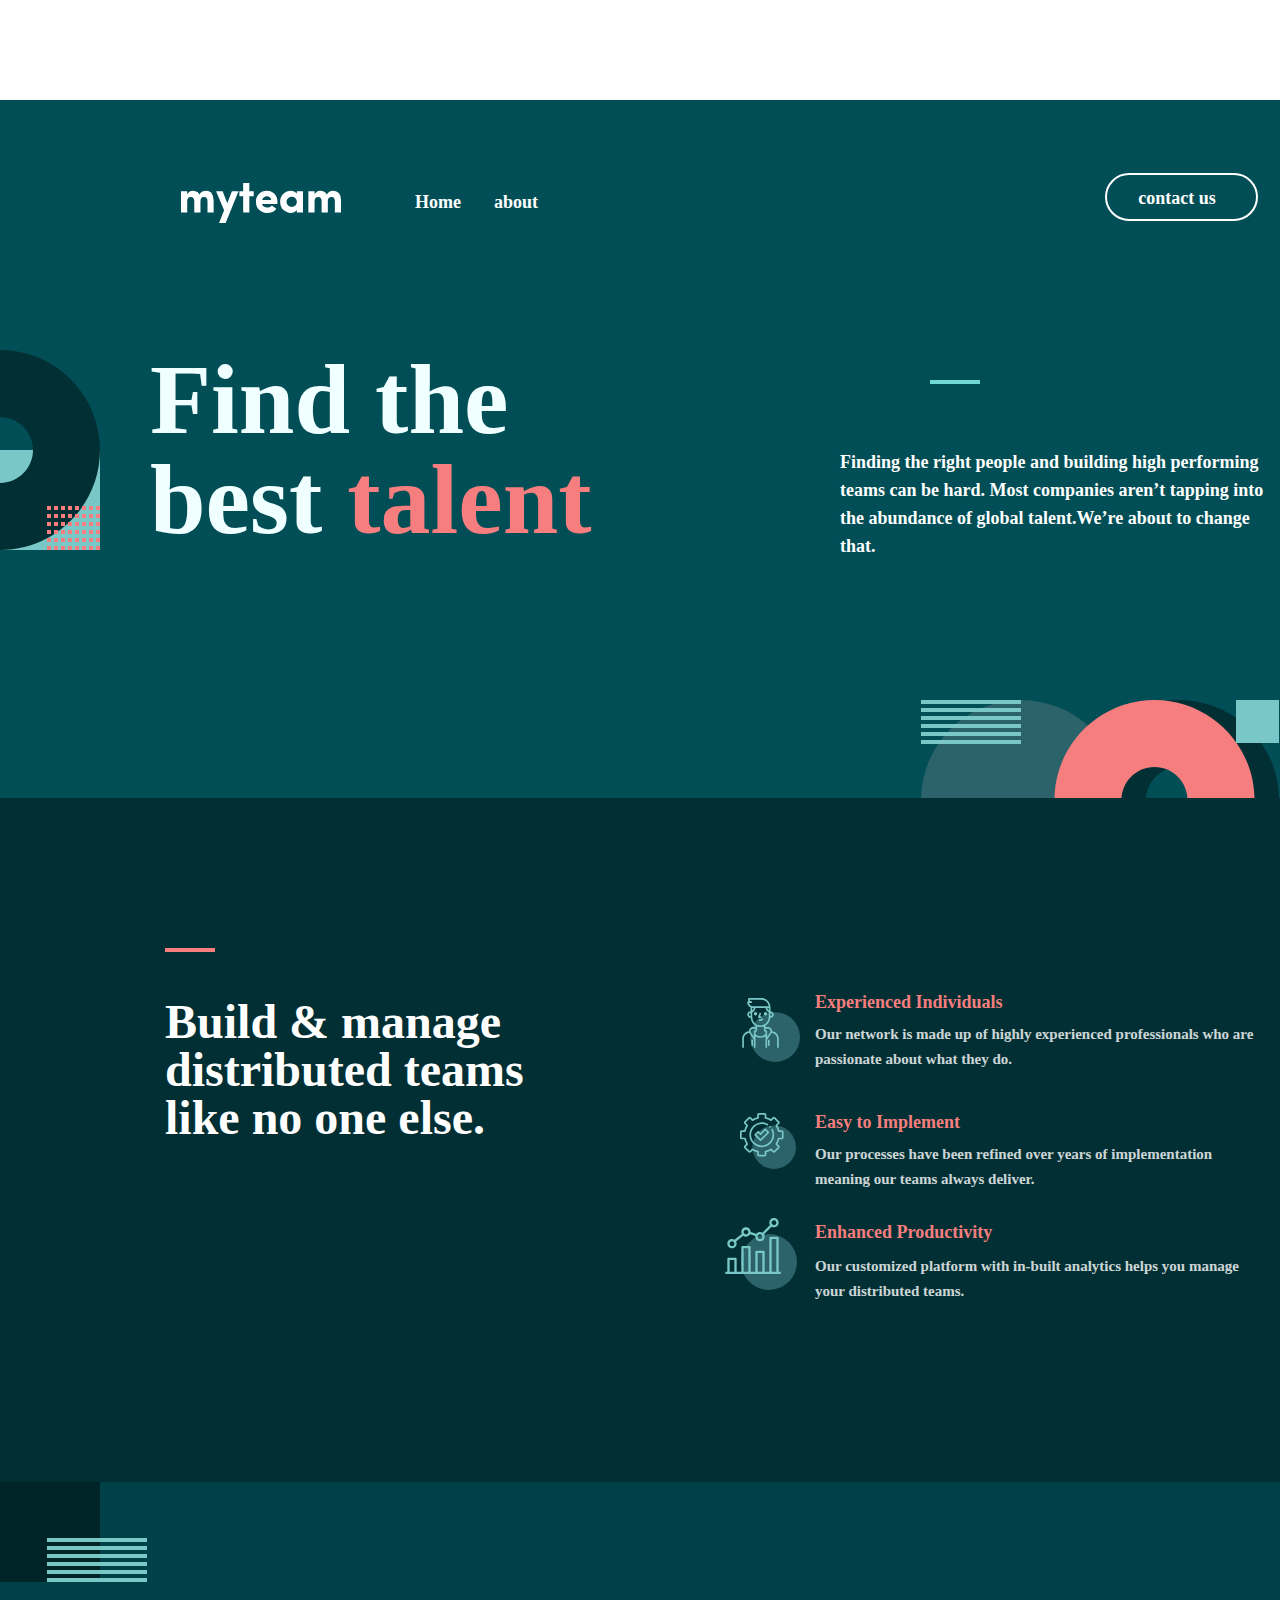
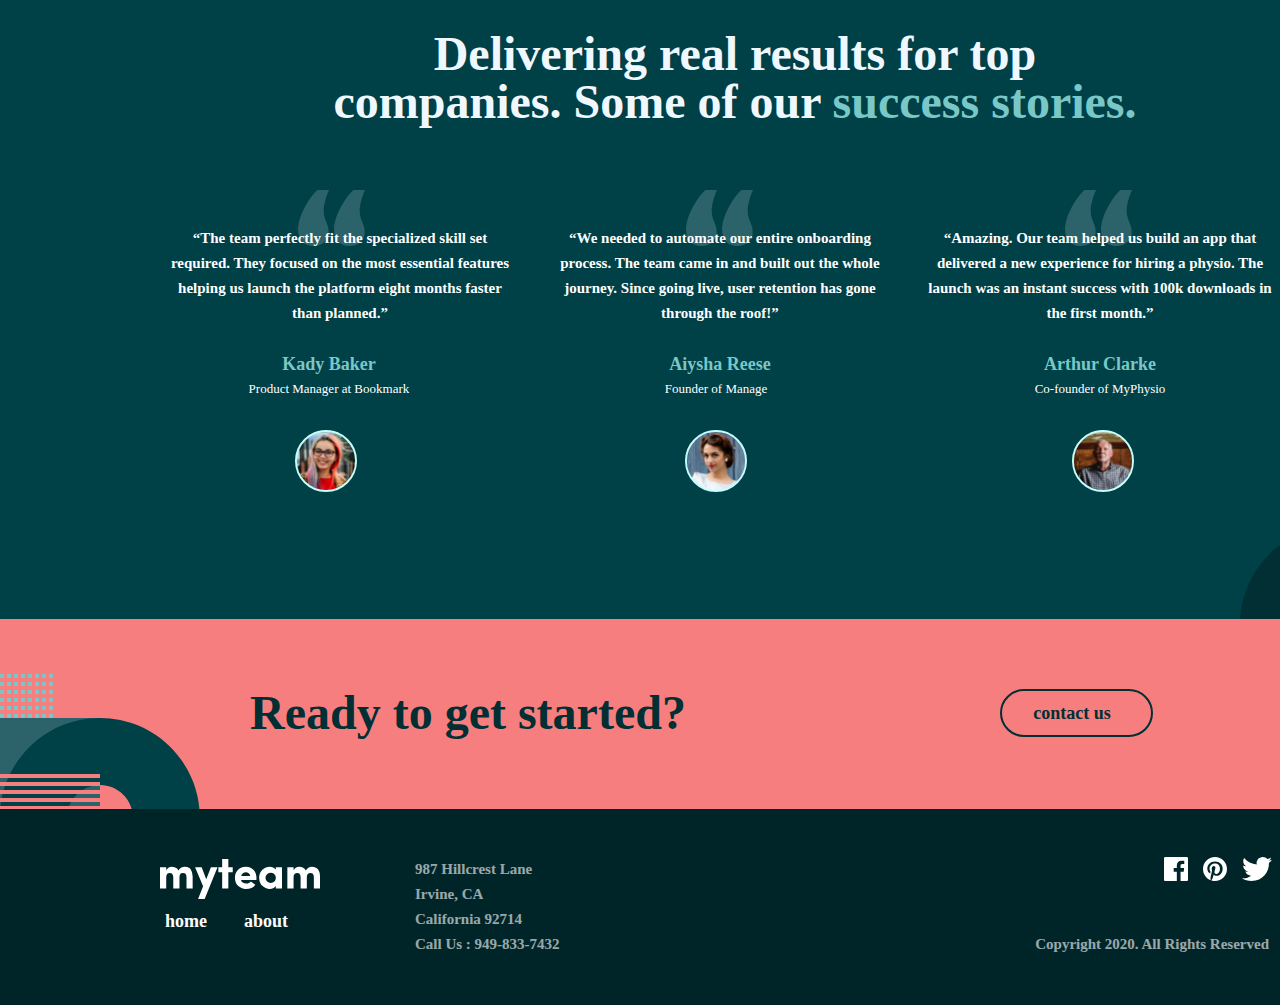
==== index.html @ f1528652 "fbvb" ====
<!DOCTYPE html>
<html lang="en">
  <head>
    <meta charset="UTF-8" />
    <meta http-equiv="X-UA-Compatible" content="IE=edge" />
    <meta name="viewport" content="width=device-width, initial-scale=1.0" />
    <title>Document</title>
    <link rel="stylesheet" href="./css/main.css" />
  </head>
  <body>
    <header>
      <div class="container header-container">
        <div class="header_logo">
          <img class="logo_img" src="./images/logo-h.svg" alt="" />
          <nav class="nav">
            <ul class="nav_item">
              <li class="nav_list"><a href="./index.html">Home</a></li>
              <li class="nav_list"><a href="./pages/about.html">about</a></li>
            </ul>
          </nav>
          <div class="rectangle">
            <a  class="rectangle-text"href="./pages/contact.html">contact us</a>
            
          </div>
        </div>
        <img class="logo_dumalog" src="./images/dumalog_logo.svg" alt="" />
        <!-- <img class="logo-text1" src="images/Find.svg" alt="" /> -->
        <h1 class="logo-text1">
          Find the <br />
          best <span class="talant">talent</span>
        </h1>
        <p class="hr"></p>
        <p class="header-text-p">
          Finding the right people and building high performing teams can be
          hard. Most companies aren’t tapping into the abundance of global
          talent.We’re about to change that.
        </p>
        <img class="logo_dumakog_2" src="./images/dumalog_logo2.svg" alt="" />
      </div>
    </header>
    <main>
      <div class="container sektion1">
        <div class="sektion_ichki">
          <h2 class="sektion-text-p">
            Build & manage distributed teams like no one else.
          </h2>
          <p class="rk"></p>
          <img class="brat" src="./images/brat1.svg" alt="" />
          <p class="brat_text">Experienced Individuals</p>
          <p class="brat_text-p">
            Our network is made up of highly experienced professionals who are
            passionate about what they do.
          </p>
          <img class="brat2" src="./images/brat_2.svg" alt="" />
          <p class="brat2_text-p">Easy to Implement</p>
          <p class="brat2_text-p2">
            Our processes have been refined over years of implementation meaning
            our teams always deliver.
          </p>
          <img class="brat3" src="./images/brat_3.svg" alt="" />
          <p class="brat3-p">Enhanced Productivity</p>
          <p class="brat3-2">
            Our customized platform with in-built analytics helps you manage
            your distributed teams.
          </p>
          <img class="dumalag22" src="./images/du.svg" alt="" />
        </div>
      </div>
      <div class="container sektion2">
        <img class="tortburchag" src="./images/tortburchak.svg" alt="" />
        <div class="sektion2_ichki">
          <h2 class="ichki_text">
            Delivering real results for top <br />
            companies. Some of our
            <span class="ichk_text_s"> success stories.</span>
          </h2>
          <div class="ichki_koment">
            <img class="ichki_qalampr_img" src="./images/qalapir.svg" alt="" />
            <p class="ichki_text2">
              “The team perfectly fit the specialized skill set required. They
              focused on the most essential features helping us launch the
              platform eight months faster than planned.”
            </p>
            <h6 class="ichki_text-ism1">Kady Baker</h6>
            <p class="ichki_text-soxasi">Product Manager at Bookmark</p>
            <img class="face" src="./images/women1.svg" alt="" />
            <img class="ichki_qalampr2_img" src="./images/qalapir.svg" alt="" />
            <p class="ichki_text3">
              “We needed to automate our entire onboarding process. The team
              came in and built out the whole journey. Since going live, user
              retention has gone through the roof!”
            </p>
            <h6 class="ichki_text-ism2">Aiysha Reese</h6>
            <p class="ichki_text-soxasi2">Founder of Manage</p>
            <img class="face2" src="./images/women2.svg" alt="" />
            <img class="ichki_qalampr3_img" src="./images/qalapir.svg" alt="" />
            <p class="ichki_text4">
              “Amazing. Our team helped us build an app that delivered a new
              experience for hiring a physio. The launch was an instant success
              with 100k downloads in the first month.”
            </p>
            <h6 class="ichki_text-ism3">Arthur Clarke</h6>
            <p class="ichki_text-soxasi3">Co-founder of MyPhysio</p>
            <img class="face3" src="./images/arthur_be.svg" alt="" />
          </div>
          <img
            class="dumalog_rectangle11"
            src="./images/dumalog_sektion11.svg"
            alt=""
          />
        </div>
      </div>
      <div class="container sektion3">
        <img class="dumalog99" src="./images/dumalog99.svg" alt="" />
        <div class="la">
          <h2 class="la1">Ready to get started?</h2>
          <div class="rk3">
            <p class="rk3_text">contact us</p>
          </div>
        </div>
      </div>
      <div class="sektion4"></div>
    </main>
    <footer>
      <div class="container footer">
        <img class="footer_img" src="./images/logo-h.svg" alt="" />
        <div class="nav_div">
          <nav>
            <ul class="nav-list_f">
              <li class="nav-item-li"><a href="">home</a></li>
              <li class="nav-item-li"><a href="">about</a></li>
            </ul>
          </nav>
          <div class="footer_ichki-div">
            <p class="foter_paragrif">
              987 Hillcrest Lane<br />Irvine, CA <br />
              California 92714 <br />
              Call Us : 949-833-7432
            </p>
          </div>
          <div class="qwl">
            <img src="./images/icon-facebook.svg" alt="" />
            <img src="./images/icon-pinterest.svg" alt="" />
            <img src="./images/icon-twitter.svg" alt="" />
            <p class="lp">Copyright 2020. All Rights Reserved</p>
          </div>
        </div>
      </div>
    </footer>
    <div class="container shu"></div>
  </body>
</html>
---- css/main.css ----
@charset "UTF-8";
/*
* Prefixed by https://autoprefixer.github.io
* PostCSS: v8.4.14,
* Autoprefixer: v10.4.7
* Browsers: last 4 version
*/
/*! normalize.css v8.0.1 | MIT License | github.com/necolas/normalize.css */
/* Document
   ========================================================================== */
/**
 * 1. Correct the line height in all browsers.
 * 2. Prevent adjustments of font size after orientation changes in iOS.
 */
html {
  line-height: 1.15; /* 1 */
  -webkit-text-size-adjust: 100%; /* 2 */
}

/* Sections
   ========================================================================== */
/**
 * Remove the margin in all browsers.
 */
body {
  margin: 0;
}

/**
 * Render the `main` element consistently in IE.
 */
main {
  display: block;
}

/**
 * Correct the font size and margin on `h1` elements within `section` and
 * `article` contexts in Chrome, Firefox, and Safari.
 */
h1 {
  font-size: 2em;
  margin: 0.67em 0;
}

/* Grouping content
   ========================================================================== */
/**
 * 1. Add the correct box sizing in Firefox.
 * 2. Show the overflow in Edge and IE.
 */
hr {
  box-sizing: content-box; /* 1 */
  height: 0; /* 1 */
  overflow: visible; /* 2 */
}

/**
 * 1. Correct the inheritance and scaling of font size in all browsers.
 * 2. Correct the odd `em` font sizing in all browsers.
 */
pre {
  font-family: monospace, monospace; /* 1 */
  font-size: 1em; /* 2 */
}

/* Text-level semantics
   ========================================================================== */
/**
 * Remove the gray background on active links in IE 10.
 */
a {
  background-color: transparent;
}

/**
 * 1. Remove the bottom border in Chrome 57-
 * 2. Add the correct text decoration in Chrome, Edge, IE, Opera, and Safari.
 */
abbr[title] {
  border-bottom: none; /* 1 */
  text-decoration: underline; /* 2 */
  -webkit-text-decoration: underline dotted;
  text-decoration: underline dotted; /* 2 */
}

/**
 * Add the correct font weight in Chrome, Edge, and Safari.
 */
b,
strong {
  font-weight: bolder;
}

/**
 * 1. Correct the inheritance and scaling of font size in all browsers.
 * 2. Correct the odd `em` font sizing in all browsers.
 */
code,
kbd,
samp {
  font-family: monospace, monospace; /* 1 */
  font-size: 1em; /* 2 */
}

/**
 * Add the correct font size in all browsers.
 */
small {
  font-size: 80%;
}

/**
 * Prevent `sub` and `sup` elements from affecting the line height in
 * all browsers.
 */
sub,
sup {
  font-size: 75%;
  line-height: 0;
  position: relative;
  vertical-align: baseline;
}

sub {
  bottom: -0.25em;
}

sup {
  top: -0.5em;
}

/* Embedded content
   ========================================================================== */
/**
 * Remove the border on images inside links in IE 10.
 */
img {
  border-style: none;
}

/* Forms
   ========================================================================== */
/**
 * 1. Change the font styles in all browsers.
 * 2. Remove the margin in Firefox and Safari.
 */
button,
input,
optgroup,
select,
textarea {
  font-family: inherit; /* 1 */
  font-size: 100%; /* 1 */
  line-height: 1.15; /* 1 */
  margin: 0; /* 2 */
}

/**
 * Show the overflow in IE.
 * 1. Show the overflow in Edge.
 */
button,
input {
  /* 1 */
  overflow: visible;
}

/**
 * Remove the inheritance of text transform in Edge, Firefox, and IE.
 * 1. Remove the inheritance of text transform in Firefox.
 */
button,
select {
  /* 1 */
  text-transform: none;
}

/**
 * Correct the inability to style clickable types in iOS and Safari.
 */
button,
[type=button],
[type=reset],
[type=submit] {
  -webkit-appearance: button;
}

/**
 * Remove the inner border and padding in Firefox.
 */
button::-moz-focus-inner,
[type=button]::-moz-focus-inner,
[type=reset]::-moz-focus-inner,
[type=submit]::-moz-focus-inner {
  border-style: none;
  padding: 0;
}

/**
 * Restore the focus styles unset by the previous rule.
 */
button:-moz-focusring,
[type=button]:-moz-focusring,
[type=reset]:-moz-focusring,
[type=submit]:-moz-focusring {
  outline: 1px dotted ButtonText;
}

/**
 * Correct the padding in Firefox.
 */
fieldset {
  padding: 0.35em 0.75em 0.625em;
}

/**
 * 1. Correct the text wrapping in Edge and IE.
 * 2. Correct the color inheritance from `fieldset` elements in IE.
 * 3. Remove the padding so developers are not caught out when they zero out
 *    `fieldset` elements in all browsers.
 */
legend {
  box-sizing: border-box; /* 1 */
  color: inherit; /* 2 */
  display: table; /* 1 */
  max-width: 100%; /* 1 */
  padding: 0; /* 3 */
  white-space: normal; /* 1 */
}

/**
 * Add the correct vertical alignment in Chrome, Firefox, and Opera.
 */
progress {
  vertical-align: baseline;
}

/**
 * Remove the default vertical scrollbar in IE 10+.
 */
textarea {
  overflow: auto;
}

/**
 * 1. Add the correct box sizing in IE 10.
 * 2. Remove the padding in IE 10.
 */
[type=checkbox],
[type=radio] {
  box-sizing: border-box; /* 1 */
  padding: 0; /* 2 */
}

/**
 * Correct the cursor style of increment and decrement buttons in Chrome.
 */
[type=number]::-webkit-inner-spin-button,
[type=number]::-webkit-outer-spin-button {
  height: auto;
}

/**
 * 1. Correct the odd appearance in Chrome and Safari.
 * 2. Correct the outline style in Safari.
 */
[type=search] {
  -webkit-appearance: textfield; /* 1 */
  outline-offset: -2px; /* 2 */
}

/**
 * Remove the inner padding in Chrome and Safari on macOS.
 */
[type=search]::-webkit-search-decoration {
  -webkit-appearance: none;
}

/**
 * 1. Correct the inability to style clickable types in iOS and Safari.
 * 2. Change font properties to `inherit` in Safari.
 */
::-webkit-file-upload-button {
  -webkit-appearance: button; /* 1 */
  font: inherit; /* 2 */
}

/* Interactive
   ========================================================================== */
/*
 * Add the correct display in Edge, IE 10+, and Firefox.
 */
details {
  display: block;
}

/*
 * Add the correct display in all browsers.
 */
summary {
  display: list-item;
}

/* Misc
   ========================================================================== */
/**
 * Add the correct display in IE 10+.
 */
template {
  display: none;
}

/**
 * Add the correct display in IE 10.
 */
[hidden] {
  display: none;
}

body * {
  margin: 0;
  padding: 0;
  box-sizing: border-box;
}
body html {
  height: 100%;
  scroll-behavior: smooth;
}
body ul,
body ol {
  list-style: none;
}
body a {
  text-decoration: none;
  color: inherit;
}

.container {
  display: flex;
  margin-left: auto;
  margin-right: auto;
}

.header-container {
  /* Mask */
  position: absolute;
  width: 1440px;
  height: 700px;
  left: 0px;
  right: 0%;
  top: 100px;
  bottom: 0%;
  background: rgb(1, 78, 86);
}
.header-container .header_logo {
  /* Group 29 */
  position: absolute;
  width: 1110px;
  height: 48px;
  left: 165px;
  right: 165px;
  top: 73px;
  bottom: 2404px;
}
.header-container .logo_img {
  /* myteam */
  position: absolute;
  width: 159.95px;
  height: 40px;
  left: 16px;
  right: -164.95px;
  top: 10px;
  bottom: -77px;
}
.header-container .nav_item {
  display: flex;
  margin-top: 15px;
  margin-left: 250px;
  gap: 30px;
}
.header-container .nav_list {
  /* home */
  width: 49px;
  height: 28px;
  left: 400px;
  right: 6%;
  top: 100px;
  bottom: 0;
  color: rgb(255, 255, 255);
  font-family: Livvic;
  font-size: 18px;
  font-weight: 600;
  line-height: 28px;
  letter-spacing: 0px;
  text-align: left;
}
.header-container .rectangle {
  /* Rectangle */
  position: absolute;
  width: 153px;
  height: 48px;
  left: 940px;
  top: 0px;
  box-sizing: border-box;
  border: 2px solid rgb(255, 255, 255);
  border-radius: 24px;
}
.header-container .rectangle-text {
  /* contact us */
  position: absolute;
  width: 88px;
  height: 28px;
  left: 20.92%;
  right: 21.57%;
  top: 9px;
  bottom: 11px;
  color: rgb(255, 255, 255);
  font-family: Livvic;
  font-size: 18px;
  font-weight: 600;
  line-height: 28px;
  letter-spacing: 0px;
  text-align: left;
}
.header-container .logo_dumalog {
  position: absolute;
  left: 0px;
  right: -100px;
  top: 250px;
  bottom: -250px;
}
.header-container .logo_img1 {
  /* Find the best talent */
  position: absolute;
  width: 635px;
  height: 200px;
  left: 165px;
  right: 310px;
  top: 250px;
  bottom: -250px;
  font-family: Livvic;
  font-size: 100px;
  font-weight: 700;
  line-height: 100px;
  letter-spacing: 0px;
  text-align: left;
}
.header-container .logo-text1 {
  /* Find the best talent */
  position: absolute;
  width: 635px;
  height: 200px;
  left: 150px;
  right: 310px;
  top: 250px;
  bottom: -250px;
  font-family: Livvic;
  font-size: 100px;
  font-weight: 700;
  line-height: 100px;
  letter-spacing: 0px;
  text-align: left;
  color: azure;
}
.header-container .talant {
  color: rgb(246, 126, 126);
}
.header-container .hr {
  /* Rectangle */
  position: absolute;
  width: 50px;
  height: 4px;
  left: 930px;
  right: 88.76%;
  top: 280px;
  bottom: 97.95%;
  background: rgb(111, 215, 214);
}
.header-container .header-text-p {
  /* Finding the right pe */
  position: absolute;
  width: 445px;
  height: 112px;
  left: 840px;
  right: 0%;
  top: 348px;
  bottom: 0;
  color: rgb(255, 255, 255);
  font-family: Livvic;
  font-size: 18px;
  font-weight: 600;
  line-height: 28px;
  letter-spacing: 0px;
  text-align: left;
}
.header-container .logo_dumakog_2 {
  /* Oval Copy 2 */
  position: absolute;
  left: 920.51px;
  right: -1050.51px;
  top: 600px;
  bottom: -600px;
}

.sektion1 {
  /* Mask */
  position: absolute;
  width: 1440px;
  height: 684px;
  left: 0px;
  right: 0%;
  top: 798px;
  bottom: 0%;
  background: rgb(1, 47, 52);
}
.sektion1 .sektion_ichki {
  /* Group 19 */
  position: absolute;
  width: 1110px;
  height: 404px;
  left: 165px;
  top: 140px;
  bottom: -560px;
}
.sektion1 .sektion-text-p {
  /* Build & manage distr */
  position: absolute;
  width: 445px;
  height: 144px;
  left: 0px;
  right: -165px;
  top: 60px;
  bottom: -840px;
  color: rgb(255, 255, 255);
  font-family: Livvic;
  font-size: 48px;
  font-weight: 700;
  line-height: 48px;
  letter-spacing: 0px;
  text-align: left;
}
.sektion1 .rk {
  /* Rectangle */
  position: absolute;
  /* Rectangle */
  position: absolute;
  width: 50px;
  height: 4px;
  left: 0%;
  right: 88.76%;
  top: 10px;
  bottom: 97.95%;
  background: rgb(246, 126, 126);
}
.sektion1 .brat {
  /* Rectangle */
  position: absolute;
  width: 156px;
  height: 64px;
  left: 525px;
  right: -735px;
  top: 60px;
  bottom: -898px;
}
.sektion1 .brat_text {
  /* Experienced Individu */
  position: absolute;
  width: 445px;
  height: 28px;
  left: 650px;
  right: 0%;
  top: 50px;
  bottom: 66px;
  color: rgb(246, 126, 126);
  font-family: Livvic;
  font-size: 18px;
  font-weight: 700;
  line-height: 28px;
  letter-spacing: 0px;
  text-align: left;
}
.sektion1 .brat_text-p {
  /* Our network is made */
  position: absolute;
  width: 445px;
  height: 50px;
  left: 650px;
  right: 0%;
  top: 84px;
  bottom: 0;
  color: rgb(255, 255, 255);
  font-family: Livvic;
  font-size: 15px;
  font-weight: 600;
  line-height: 25px;
  letter-spacing: 0px;
  text-align: left;
  opacity: 0.8;
}
.sektion1 .brat2 {
  /* Combined Shape */
  position: absolute;
  width: 56px;
  height: 56px;
  left: 575px;
  right: -719px;
  top: 175px;
  bottom: -1008px;
}
.sektion1 .brat2_text-p {
  /* Easy to Implement */
  position: absolute;
  width: 445px;
  height: 28px;
  left: 650px;
  right: 0%;
  top: 170px;
  bottom: 66px;
  color: rgb(246, 126, 126);
  font-family: Livvic;
  font-size: 18px;
  font-weight: 700;
  line-height: 28px;
  letter-spacing: 0px;
  text-align: left;
}
.sektion1 .brat2_text-p2 {
  /* Our processes have b */
  position: absolute;
  width: 445px;
  height: 50px;
  left: 650px;
  right: 0%;
  top: 204px;
  bottom: 0;
  color: rgb(255, 255, 255);
  font-family: Livvic;
  font-size: 15px;
  font-weight: 600;
  line-height: 25px;
  letter-spacing: 0px;
  text-align: left;
  opacity: 0.8;
}
.sektion1 .brat3 {
  /* icon-feature-productivity */
  position: absolute;
  width: 72px;
  height: 72px;
  left: 560px;
  right: -267px;
  top: 280px;
  bottom: -1128px;
}
.sektion1 .brat3-p {
  /* Enhanced Productivit */
  position: absolute;
  width: 445px;
  height: 28px;
  left: 650px;
  right: 0%;
  top: 280px;
  bottom: 66px;
  color: rgb(246, 126, 126);
  font-family: Livvic;
  font-size: 18px;
  font-weight: 700;
  line-height: 28px;
  letter-spacing: 0px;
  text-align: left;
}
.sektion1 .brat3-2 {
  /* Our customized platf */
  position: absolute;
  width: 445px;
  height: 50px;
  left: 650px;
  right: 0%;
  top: 316px;
  bottom: 0;
  opacity: 0.8;
  color: rgb(255, 255, 255);
  font-family: Livvic;
  font-size: 15px;
  font-weight: 600;
  line-height: 25px;
  letter-spacing: 0px;
  text-align: left;
}
.sektion1 .dumalag22 {
  /* Group 8 */
  position: absolute;
  left: 1173px;
  right: -100px;
  top: 300px;
  bottom: 0;
}

.sektion2 {
  /* Mask */
  position: absolute;
  width: 1440px;
  height: 745px;
  left: 0%;
  right: 0%;
  top: 1482px;
  bottom: 0%;
  background: rgb(0, 64, 71);
}
.sektion2 .tortburchag {
  /* reviews-bg-left */
  position: absolute;
  width: 147px;
  height: 100px;
}
.sektion2 .sektion2_ichki {
  position: absolute;
  width: 1110px;
  height: 465px;
  left: 165px;
  right: 165px;
  top: 148px;
  bottom: 536px;
}
.sektion2 .ichki_text {
  /* Delivering real resu */
  position: absolute;
  width: 932px;
  height: 96px;
  left: 104px;
  right: -76px;
  top: 0px;
  bottom: -1155px;
  font-family: Livvic;
  font-size: 48px;
  font-weight: 700;
  line-height: 48px;
  letter-spacing: 0px;
  text-align: center;
  color: aliceblue;
}
.sektion2 .ichk_text_s {
  color: rgb(121, 200, 199);
}
.sektion2 .ichki_koment {
  /* Group 23 */
  position: relative;
  width: 1110px;
  height: 313px;
  top: 160px;
}
.sektion2 .ichki_qalampr_img {
  position: absolute;
  width: 67px;
  height: 56px;
  left: 11.94%;
  right: -211.94%;
  top: 0%;
  bottom: 0%;
}
.sektion2 .ichki_text2 {
  /* “The team perfectly */
  position: absolute;
  width: 350px;
  height: 100px;
  left: 0%;
  right: 68.47%;
  top: 36px;
  bottom: 177px;
  color: rgb(255, 255, 255);
  font-family: Livvic;
  font-size: 15px;
  font-weight: 600;
  line-height: 25px;
  letter-spacing: 0px;
  text-align: center;
}
.sektion2 .ichki_text-ism1 {
  /* Kady Baker */
  position: absolute;
  width: 350px;
  height: 28px;
  left: -1%;
  right: 0%;
  top: 160px;
  bottom: 20px;
  color: rgb(121, 200, 199);
  font-family: Livvic;
  font-size: 18px;
  font-weight: 700;
  line-height: 28px;
  letter-spacing: 0px;
  text-align: center;
}
.sektion2 .ichki_text-soxasi {
  /* Product Manager at B */
  position: absolute;
  width: 350px;
  height: 18px;
  left: -1%;
  right: 0%;
  top: 190px;
  bottom: 0;
  color: rgb(255, 255, 255);
  font-family: Livvic;
  font-size: 13px;
  font-weight: 500;
  line-height: 18px;
  letter-spacing: 0px;
  text-align: center;
}
.sektion2 .face {
  /* kady */
  position: absolute;
  width: 62px;
  height: 62px;
  left: 130px;
  top: 240px;
}
.sektion2 .ichki_qalampr2_img {
  position: absolute;
  width: 67px;
  height: 56px;
  left: 46.94%;
  right: -211.94%;
  top: 0%;
  bottom: 0%;
}
.sektion2 .ichki_text3 {
  /* “We needed to automa */
  position: absolute;
  width: 350px;
  height: 100px;
  left: 34.23%;
  right: 34.23%;
  top: 36px;
  bottom: 177px;
  color: rgb(255, 255, 255);
  font-family: Livvic;
  font-size: 15px;
  font-weight: 600;
  line-height: 25px;
  letter-spacing: 0px;
  text-align: center;
}
.sektion2 .ichki_text-ism2 {
  /* Aiysha Reese */
  position: absolute;
  width: 350px;
  height: 28px;
  left: 380px;
  right: 0%;
  top: 160px;
  bottom: 20px;
  color: rgb(121, 200, 199);
  font-family: Livvic;
  font-size: 18px;
  font-weight: 700;
  line-height: 28px;
  letter-spacing: 0px;
  text-align: center;
}
.sektion2 .ichki_text-soxasi2 {
  /* Founder of Manage */
  position: absolute;
  width: 350px;
  height: 18px;
  left: 376px;
  right: 0%;
  top: 190px;
  bottom: 0;
  color: rgb(255, 255, 255);
  font-family: Livvic;
  font-size: 13px;
  font-weight: 500;
  line-height: 18px;
  letter-spacing: 0px;
  text-align: center;
}
.sektion2 .face2 {
  /* kady */
  position: absolute;
  width: 62px;
  height: 62px;
  left: 520px;
  top: 240px;
}
.sektion2 .ichki_qalampr3_img {
  position: absolute;
  width: 67px;
  height: 56px;
  left: 900px;
  right: -211.94%;
  top: 0%;
  bottom: 0%;
}
.sektion2 .ichki_text4 {
  /* “We needed to automa */
  position: absolute;
  width: 350px;
  height: 100px;
  left: 760px;
  right: 34.23%;
  top: 36px;
  bottom: 177px;
  color: rgb(255, 255, 255);
  font-family: Livvic;
  font-size: 15px;
  font-weight: 600;
  line-height: 25px;
  letter-spacing: 0px;
  text-align: center;
}
.sektion2 .ichki_text-ism3 {
  position: absolute;
  width: 350px;
  height: 28px;
  left: 760px;
  right: 0%;
  top: 160px;
  bottom: 20px;
  color: rgb(121, 200, 199);
  font-family: Livvic;
  font-size: 18px;
  font-weight: 700;
  line-height: 28px;
  letter-spacing: 0px;
  text-align: center;
}
.sektion2 .ichki_text-soxasi3 {
  /* Founder of Manage */
  position: absolute;
  width: 350px;
  height: 18px;
  left: 760px;
  right: 0%;
  top: 190px;
  bottom: 0;
  color: rgb(255, 255, 255);
  font-family: Livvic;
  font-size: 13px;
  font-weight: 500;
  line-height: 18px;
  letter-spacing: 0px;
  text-align: center;
}
.sektion2 .face3 {
  /* kady */
  position: absolute;
  width: 62px;
  height: 62px;
  left: 907px;
  top: 240px;
}
.sektion2 .dumalog_rectangle11 {
  /* Oval Copy 2 */
  position: absolute;
  left: 1075px;
  top: 495px;
}

.sektion3 {
  /* Mask */
  position: absolute;
  width: 1440px;
  height: 200px;
  left: 0;
  right: 0;
  top: 2219px;
  bottom: -2129px;
  background: rgb(246, 126, 126);
}
.sektion3 .dumalog99 {
  /* Mask */
  position: absolute;
  left: 0;
  right: 0;
  top: 55px;
  bottom: -2129px;
}
.sektion3 .la {
  /* Group 34 */
  position: relative;
  width: 917px;
  height: 48px;
  left: 250px;
  top: 70px;
}
.sektion3 .la1 {
  color: rgb(1, 47, 52);
  font-family: Livvic;
  font-size: 48px;
  font-weight: 700;
  line-height: 48px;
  letter-spacing: 0px;
  text-align: left;
}
.sektion3 .rk3 {
  /* Rectangle */
  position: absolute;
  width: 153px;
  height: 48px;
  left: 750px;
  top: 0;
  box-sizing: border-box;
  border: 2px solid rgb(1, 47, 52);
  border-radius: 24px;
}
.sektion3 .rk3_text {
  /* contact us */
  position: absolute;
  width: 88px;
  height: 28px;
  left: 20.92%;
  right: 21.57%;
  top: 8px;
  bottom: 11px;
  color: rgb(1, 47, 52);
  font-family: Livvic;
  font-size: 18px;
  font-weight: 600;
  line-height: 28px;
  letter-spacing: 0px;
  text-align: left;
}

.footer {
  /* Rectangle Copy 3 */
  position: absolute;
  width: 1440px;
  height: 196px;
  left: 0;
  right: 0;
  top: 2409px;
  bottom: -229px;
  background: rgb(0, 37, 41);
}
.footer .footer_ichki-div {
  /* Group 30 */
  position: absolute;
  width: 730px;
  height: 100px;
  left: 250px;
  right: 34.23%;
  top: -50px;
  bottom: 0%;
}
.footer .footer_img {
  /* myteam */
  position: absolute;
  width: 159.95px;
  height: 40px;
  left: 160px;
  right: 0.03%;
  top: 50px;
  bottom: 0%;
}
.footer .nav-list_f {
  display: flex;
  gap: 30px;
  top: 100px;
}
.footer .nav-item-li {
  /* home */
  width: 49px;
  height: 28px;
  left: 10%;
  right: 65%;
  top: 100px;
  bottom: 0;
  color: rgb(255, 255, 255);
  font-family: Livvic;
  font-size: 18px;
  font-weight: 600;
  line-height: 28px;
  letter-spacing: 0px;
  text-align: left;
}
.footer .nav_div {
  /* Group 3 */
  position: absolute;
  width: 140px;
  height: 28px;
  left: 165px;
  right: 80.82%;
  top: 50%;
  bottom: 7%;
}
.footer .foter_paragrif {
  right: 0%;
  top: 0;
  bottom: 0;
  opacity: 0.6;
  color: rgb(255, 255, 255);
  font-family: Livvic;
  font-size: 15px;
  font-weight: 600;
  line-height: 25px;
  letter-spacing: 0px;
  text-align: left;
}
.footer .qwl {
  position: absolute;
  width: 104px;
  height: 24px;
  left: 999px;
  top: -50px;
  bottom: 76px;
  display: flex;
  gap: 15px;
}
.footer .pl {
  left: 10px;
  gap: 20px;
}
.footer .lp {
  /* Copyright 2020. All */
  position: absolute;
  width: 255px;
  height: 25px;
  left: -150px;
  right: 0%;
  top: 75px;
  bottom: 0;
  opacity: 0.6;
  color: rgb(255, 255, 255);
  font-family: Livvic;
  font-size: 15px;
  font-weight: 600;
  line-height: 25px;
  letter-spacing: 0px;
  text-align: right;
}

.about {
  /* Mask */
  margin-top: 100px;
  position: absolute;
  width: 1440px;
  height: 517px;
  left: 0%;
  right: 0%;
  top: 0%;
  bottom: 0%;
  background: rgb(1, 78, 86);
}
.about .about_ichki {
  /* Group 29 */
  position: absolute;
  width: 1110px;
  height: 48px;
  left: 165px;
  right: 165px;
  top: 73px;
  bottom: 396px;
}
.about .about1 {
  /* Group 3 */
  position: relative;
  width: 140px;
  height: 28px;
  left: 250px;
  top: -40px;
}
.about .about_list {
  display: flex;
  gap: 25px;
}
.about .about_items {
  /* home */
  width: 49px;
  height: 28px;
  left: 0%;
  right: 65%;
  top: 0;
  bottom: 0;
  color: rgb(255, 255, 255);
  font-family: Livvic;
  font-size: 18px;
  font-weight: 600;
  line-height: 28px;
  letter-spacing: 0px;
  text-align: left;
}
.about .btn {
  /* Rectangle */
  position: absolute;
  width: 153px;
  height: 48px;
  left: 950px;
  top: 0;
  box-sizing: border-box;
  border: 2px solid rgb(255, 255, 255);
  border-radius: 24px;
}
.about .btn_text {
  /* contact us */
  position: absolute;
  width: 88px;
  height: 28px;
  left: 20.92%;
  right: 21.57%;
  top: 9px;
  bottom: 11px;
  color: rgb(255, 255, 255);
  font-family: Livvic;
  font-size: 18px;
  font-weight: 600;
  line-height: 28px;
  letter-spacing: 0px;
  text-align: left;
}
.about .about2_about {
  /* About */
  position: absolute;
  width: 350px;
  height: 100px;
  left: 0px;
  right: 595px;
  top: 131px;
  bottom: -185px;
  color: rgb(255, 255, 255);
  font-family: Livvic;
  font-size: 64px;
  font-weight: 700;
  line-height: 100px;
  letter-spacing: 0px;
  text-align: left;
}
.about .df {
  /* Rectangle */
  position: absolute;
  width: 50px;
  height: 4px;
  left: 330px;
  right: 93.15%;
  top: 130px;
  bottom: 97.44%;
  background: rgb(246, 126, 126);
}
.about .fd {
  /* We help companies bu */
  position: absolute;
  width: 730px;
  height: 112px;
  left: 330px;
  right: 0%;
  top: 164px;
  bottom: 0;
  color: rgb(255, 255, 255);
  font-family: Livvic;
  font-size: 18px;
  font-weight: 600;
  line-height: 28px;
  letter-spacing: 0px;
  text-align: left;
}
.about .about2_img {
  position: absolute;
  left: 1175px;
  top: 244px;
}

.main {
  /* Mask */
  position: absolute;
  width: 1440px;
  height: 1002px;
  left: 0px;
  right: 0px;
  top: 610px;
  bottom: 0%;
  background: rgb(0, 64, 71);
}
.main .main-img_about {
  position: absolute;
}
.main .main_ichki {
  /* Group 18 */
  position: absolute;
  width: 1110px;
  height: 610px;
  left: 165px;
  right: -165px;
  top: 279px;
  bottom: -657px;
}
.main .the {
  /* Meet the directors */
  position: absolute;
  width: 920px;
  height: 48px;
  left: 90px;
  top: -130px;
  bottom: 17px;
  color: rgb(255, 255, 255);
  font-family: Livvic;
  font-size: 48px;
  font-weight: 700;
  line-height: 48px;
  letter-spacing: 0px;
  text-align: center;
}
.main .main_rk1 {
  /* Rectangle */
  position: absolute;
  width: 350px;
  height: 253px;
  left: 0px;
  right: 0%;
  top: 0px;
  bottom: 9.96%;
  background: rgb(1, 47, 52);
}
.main .nikita {
  /* nikita */
  position: absolute;
  width: 96px;
  height: 96px;
  left: 130px;
  top: 20px;
}
.main .nikita_text {
  /* Nikita Marks */
  position: absolute;
  width: 302px;
  height: 28px;
  left: 125px;
  right: 0%;
  top: 140px;
  bottom: 25px;
  color: rgb(121, 200, 199);
  font-family: Livvic;
  font-size: 18px;
  font-weight: 700;
  line-height: 28px;
  letter-spacing: 0px;
}
.main .nikita_text2 {
  /* Founder & CEO */
  position: absolute;
  width: 302px;
  height: 25px;
  left: 24px;
  right: 0%;
  top: 178px;
  bottom: 0;
  color: rgb(255, 255, 255);
  font-family: Livvic;
  font-size: 15px;
  font-weight: 500;
  line-height: 25px;
  letter-spacing: 0px;
  text-align: center;
}
.main .nikita_plyus {
  /* Oval */
  position: absolute;
  width: 56px;
  height: 56px;
  left: 147px;
  right: -147px;
  top: 225px;
  bottom: -225px;
}
.main .main_rk2 {
  /* Rectangle */
  position: absolute;
  width: 350px;
  height: 253px;
  left: 380px;
  right: 0%;
  top: 0px;
  bottom: 9.96%;
  background: rgb(1, 47, 52);
}
.main .nikita2 {
  position: absolute;
  width: 96px;
  height: 96px;
  left: 130px;
  top: 20px;
}
.main .nikita_text_2 {
  /* Nikita Marks */
  position: absolute;
  width: 302px;
  height: 28px;
  left: 110px;
  right: 0%;
  top: 140px;
  bottom: 25px;
  color: rgb(121, 200, 199);
  font-family: Livvic;
  font-size: 18px;
  font-weight: 700;
  line-height: 28px;
  letter-spacing: 0px;
}
.main .nikita_text3 {
  /* Founder & CEO */
  position: absolute;
  width: 302px;
  height: 25px;
  left: 24px;
  right: 0%;
  top: 178px;
  bottom: 0;
  color: rgb(255, 255, 255);
  font-family: Livvic;
  font-size: 15px;
  font-weight: 500;
  line-height: 25px;
  letter-spacing: 0px;
  text-align: center;
}
.main .main_rk3 {
  /* Rectangle */
  position: absolute;
  width: 350px;
  height: 253px;
  left: 760px;
  right: 0%;
  top: 0px;
  bottom: 9.96%;
  background: rgb(1, 47, 52);
}
.main .nikita22 {
  position: absolute;
  width: 96px;
  height: 96px;
  left: 130px;
  top: 20px;
}
.main .nikita_text_22 {
  /* Nikita Marks */
  position: absolute;
  width: 302px;
  height: 28px;
  left: 125px;
  right: 0%;
  top: 140px;
  bottom: 25px;
  color: rgb(121, 200, 199);
  font-family: Livvic;
  font-size: 18px;
  font-weight: 700;
  line-height: 28px;
  letter-spacing: 0px;
}
.main .nikita_text33 {
  /* Founder & CEO */
  position: absolute;
  width: 302px;
  height: 25px;
  left: 24px;
  right: 0%;
  top: 178px;
  bottom: 0;
  color: rgb(255, 255, 255);
  font-family: Livvic;
  font-size: 15px;
  font-weight: 500;
  line-height: 25px;
  letter-spacing: 0px;
  text-align: center;
}
.main .main_rk4 {
  /* Rectangle */
  position: absolute;
  width: 350px;
  height: 253px;
  left: 0px;
  right: 0%;
  top: 320px;
  bottom: 9.96%;
  background: rgb(1, 47, 52);
}
.main .main_rk5 {
  /* Rectangle */
  position: absolute;
  width: 350px;
  height: 253px;
  left: 380px;
  right: 0%;
  top: 323px;
  bottom: 9.96%;
  background: rgb(1, 47, 52);
}
.main .main_rk6 {
  /* Rectangle */
  position: absolute;
  width: 350px;
  height: 253px;
  left: 760px;
  right: 0%;
  top: 320px;
  bottom: 9.96%;
  background: rgb(1, 47, 52);
}
.main .nikita_text_222 {
  /* Nikita Marks */
  position: absolute;
  width: 302px;
  height: 28px;
  left: 110px;
  right: 0%;
  top: 60px;
  bottom: 25px;
  color: rgb(121, 200, 199);
  font-family: Livvic;
  font-size: 18px;
  font-weight: 700;
  line-height: 28px;
  letter-spacing: 0px;
}
.main .nikita_text333 {
  /* “Empowered teams cre */
  position: absolute;
  width: 254px;
  height: 75px;
  left: 7.95%;
  right: 7.95%;
  top: 94px;
  bottom: 44px;
  color: rgb(255, 255, 255);
  font-family: Livvic;
  font-size: 15px;
  font-weight: 600;
  line-height: 25px;
  letter-spacing: 0px;
  text-align: center;
}
.main .aq {
  position: absolute;
  top: 620px;
  left: 1125px;
}
.main .lela {
  /* Path */
  position: absolute;
  width: 64px;
  height: 29.5px;
  left: 141px;
  right: -85px;
  top: 175px;
  bottom: -134.5px;
}

.main2 {
  /* Mask */
  position: absolute;
  width: 1440px;
  height: 437px;
  left: 0;
  right: 0;
  top: 1609px;
  bottom: -1519px;
  background: rgb(1, 47, 52);
}
.main2 .cli {
  /* Oval Copy 2 */
  position: absolute;
  width: 200px;
  height: 200px;
  left: 0;
  right: 0;
  top: 0px;
  bottom: -1519px;
}
.main2 .of {
  /* Some of our clients */
  position: absolute;
  width: 920px;
  height: 48px;
  left: 260px;
  right: 260px;
  top: 159px;
  bottom: -1270px;
  color: rgb(255, 255, 255);
  font-family: Livvic;
  font-size: 48px;
  font-weight: 700;
  line-height: 48px;
  letter-spacing: 0px;
  text-align: center;
}
.main2 .ver {
  /* Bitmap */
  position: absolute;
  width: 165px;
  height: 28px;
  left: 215px;
  right: -165px;
  top: 277px;
  bottom: -1777px;
}
.main2 .ver2 {
  position: absolute;
  width: 165px;
  height: 28px;
  left: 445px;
  right: -165px;
  top: 277px;
  bottom: -1777px;
}
.main2 .ver3 {
  position: absolute;
  width: 165px;
  height: 28px;
  left: 665px;
  right: -165px;
  top: 277px;
  bottom: -1777px;
}
.main2 .ver4 {
  position: absolute;
  width: 165px;
  height: 28px;
  left: 875px;
  right: -165px;
  top: 277px;
  bottom: -1777px;
}
.main2 .ver5 {
  position: absolute;
  width: 165px;
  height: 28px;
  left: 1045px;
  right: -165px;
  top: 277px;
  bottom: -1777px;
}

* {
  margin: 0;
  padding: 0;
  box-sizing: border-box;
}

html {
  height: 100%;
  scroll-behavior: smooth;
}

body {
  display: flex;
  justify-content: center;
  align-items: center;
  background: #fff;
}

ul,
ol {
  list-style: none;
}

a {
  text-decoration: none;
  color: inherit;
}/*# sourceMappingURL=main.css.map */
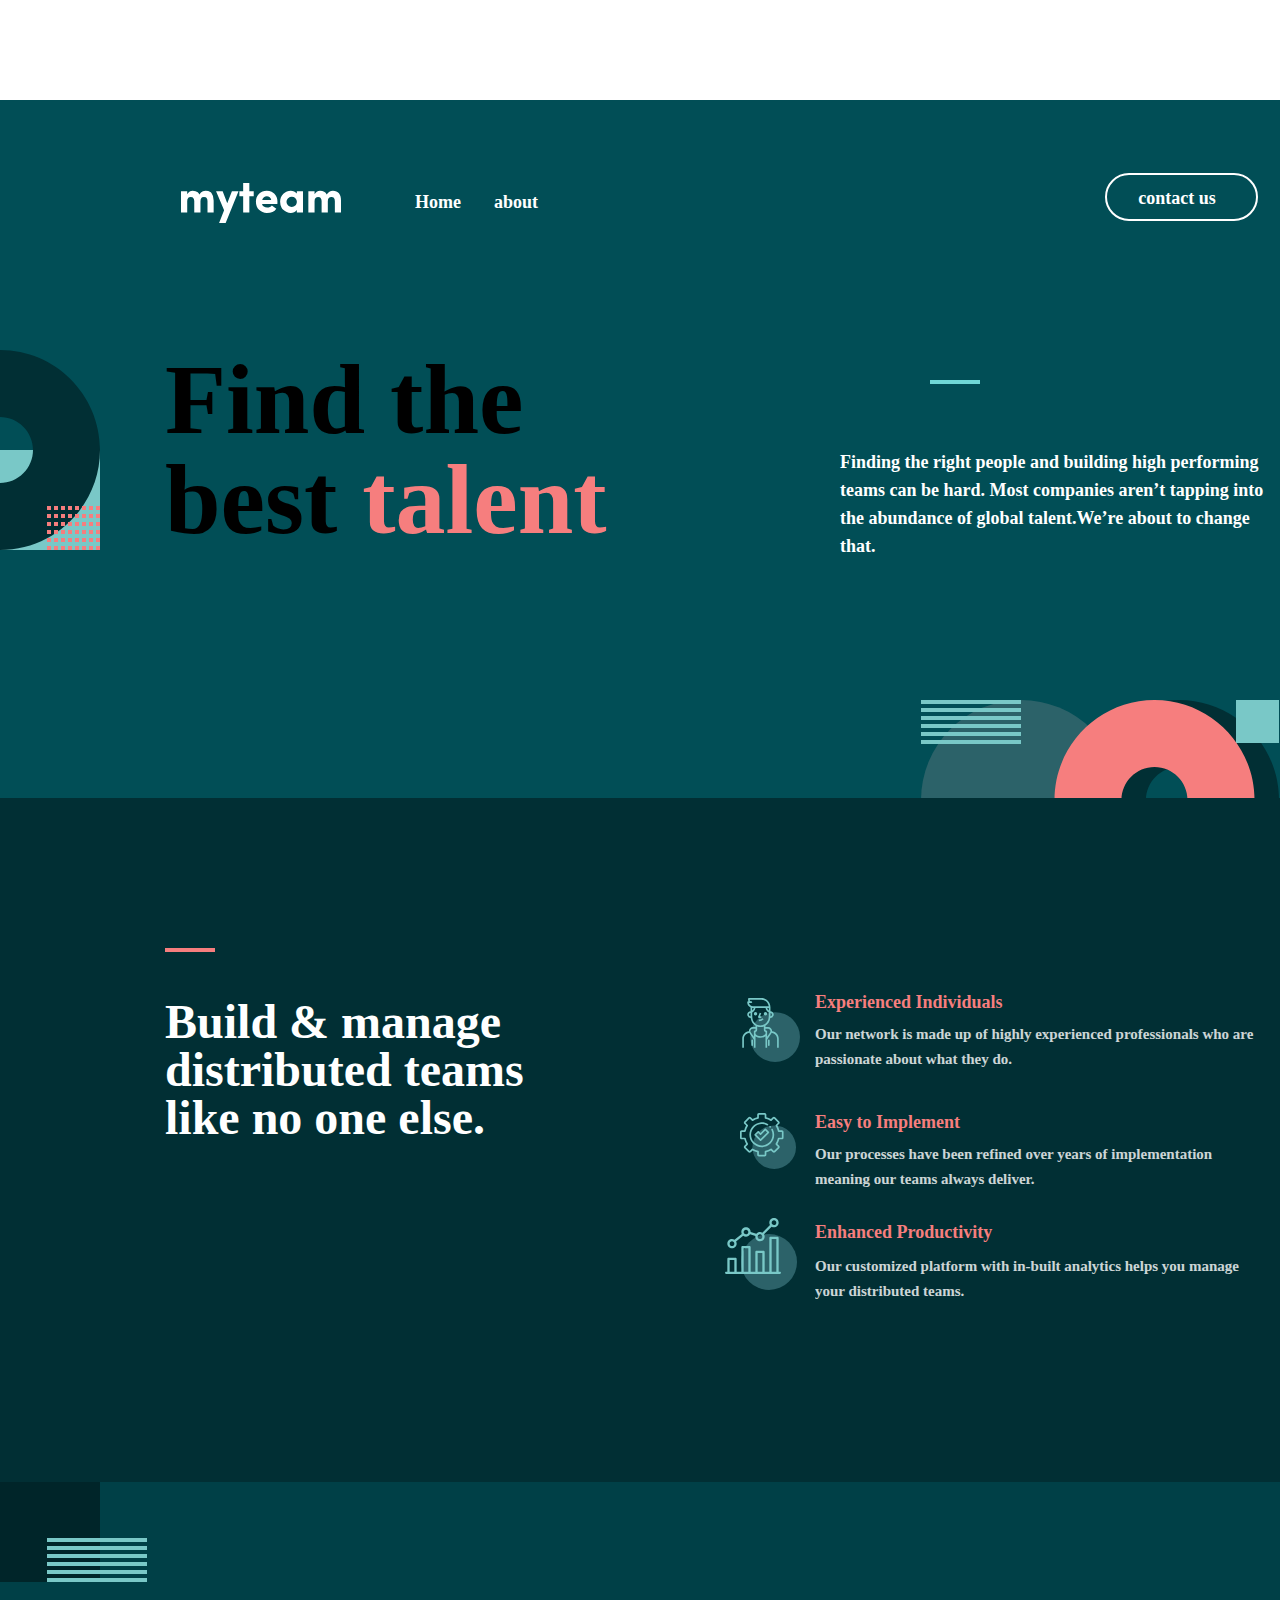
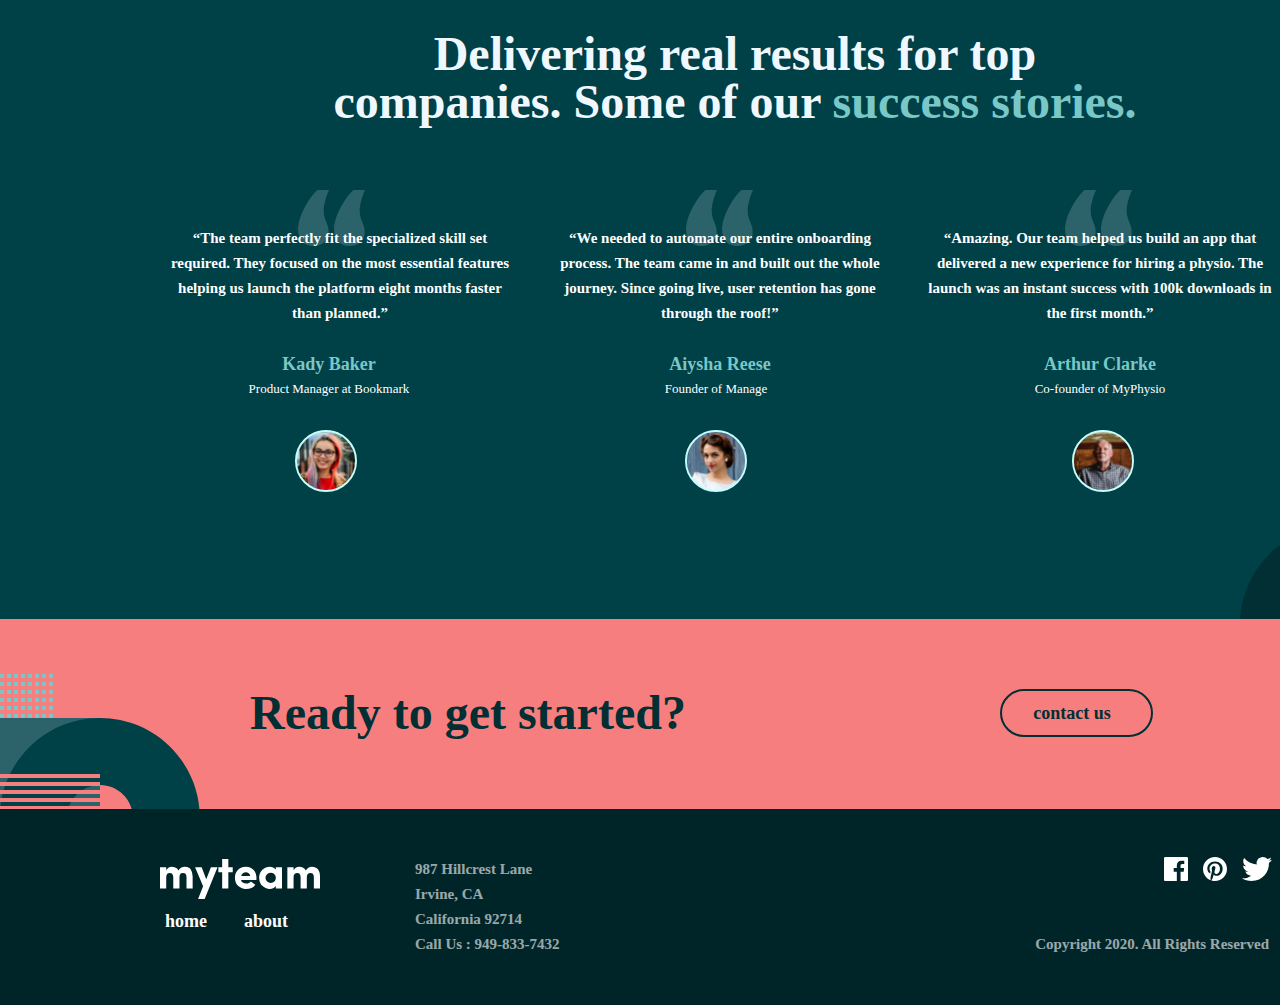
==== commit 07a8469a: "vbvb" ====
--- a/index.html
+++ b/index.html
@@ -19,13 +19,12 @@
             </ul>
           </nav>
           <div class="rectangle">
-            <a  class="rectangle-text"href="./pages/contact.html">contact us</a>
-            
+            <a class="rectangle-text" href="./pages/contact.html">contact us</a>
           </div>
         </div>
         <img class="logo_dumalog" src="./images/dumalog_logo.svg" alt="" />
-        <!-- <img class="logo-text1" src="images/Find.svg" alt="" /> -->
-        <h1 class="logo-text1">
+        <!-- <img class="text12" src="images/Find.svg" alt="" /> -->
+        <h1 class="logo-text12">
           Find the <br />
           best <span class="talant">talent</span>
         </h1>
--- a/css/main.css
+++ b/css/main.css
@@ -394,6 +394,9 @@
   letter-spacing: 0px;
   text-align: left;
 }
+.header-container .nav_list:hover {
+  color: rgb(246, 126, 126);
+}
 .header-container .rectangle {
   /* Rectangle */
   position: absolute;
@@ -422,6 +425,12 @@
   letter-spacing: 0px;
   text-align: left;
 }
+.header-container .rectangle:hover {
+  background-color: #fff;
+}
+.header-container .rectangle-text:hover {
+  color: black;
+}
 .header-container .logo_dumalog {
   position: absolute;
   left: 0px;
@@ -445,12 +454,12 @@
   letter-spacing: 0px;
   text-align: left;
 }
-.header-container .logo-text1 {
+.header-container .logo-text12 {
   /* Find the best talent */
   position: absolute;
   width: 635px;
   height: 200px;
-  left: 150px;
+  left: 165px;
   right: 310px;
   top: 250px;
   bottom: -250px;
@@ -460,7 +469,6 @@
   line-height: 100px;
   letter-spacing: 0px;
   text-align: left;
-  color: azure;
 }
 .header-container .talant {
   color: rgb(246, 126, 126);
@@ -1006,6 +1014,9 @@
   border: 2px solid rgb(1, 47, 52);
   border-radius: 24px;
 }
+.sektion3 .rk3:hover {
+  background-color: rgb(1, 47, 52);
+}
 .sektion3 .rk3_text {
   /* contact us */
   position: absolute;
@@ -1022,6 +1033,9 @@
   line-height: 28px;
   letter-spacing: 0px;
   text-align: left;
+}
+.sektion3 .rk3_text:hover {
+  color: rgb(255, 255, 255);
 }
 
 .footer {
@@ -1632,6 +1646,630 @@
   bottom: -1777px;
 }
 
+.sektion5 {
+  /* Mask */
+  position: absolute;
+  width: 1440px;
+  height: 200px;
+  left: 0;
+  right: 0;
+  top: 2006px;
+  bottom: -1956px;
+  background: rgb(246, 126, 126);
+}
+.sektion5 .our {
+  /* Oval Copy 2 */
+  position: absolute;
+  width: 200px;
+  height: 150px;
+  left: 0;
+  right: 0;
+  top: 50px;
+  bottom: -2056px;
+}
+.sektion5 .uor {
+  /* Group 34 */
+  position: relative;
+  width: 917px;
+  height: 48px;
+  left: 290px;
+  top: 80px;
+}
+.sektion5 .qwer {
+  /* Ready to get started */
+  position: absolute;
+  width: 504px;
+  height: 48px;
+  left: 0%;
+  right: 45.04%;
+  top: 0;
+  bottom: 0;
+  color: rgb(1, 47, 52);
+  font-family: Livvic;
+  font-size: 48px;
+  font-weight: 700;
+  line-height: 48px;
+  letter-spacing: 0px;
+  text-align: left;
+}
+.sektion5 .rew {
+  /* Rectangle */
+  position: absolute;
+  width: 153px;
+  height: 48px;
+  left: 760px;
+  top: 0;
+  box-sizing: border-box;
+  border: 2px solid rgb(1, 47, 52);
+  border-radius: 24px;
+}
+.sektion5 .qaz {
+  /* contact us */
+  position: absolute;
+  width: 88px;
+  height: 28px;
+  left: 20.92%;
+  right: 21.57%;
+  top: 7px;
+  bottom: 11px;
+  color: rgb(1, 47, 52);
+  font-family: Livvic;
+  font-size: 18px;
+  font-weight: 600;
+  line-height: 28px;
+  letter-spacing: 0px;
+  text-align: left;
+}
+
+.about_foter {
+  /* Rectangle Copy 3 */
+  position: absolute;
+  width: 1440px;
+  height: 196px;
+  left: 0;
+  right: 0;
+  top: 2206px;
+  bottom: -2156px;
+  background: rgb(0, 37, 41);
+}
+.about_foter .about_foter-ichki {
+  /* Group 32 */
+  position: relative;
+  width: 1110px;
+  height: 100px;
+  left: 150px;
+  top: 60px;
+}
+.about_foter .divcha {
+  /* Group 3 */
+  position: absolute;
+  width: 140px;
+  height: 28px;
+  left: 0%;
+  right: 80.82%;
+  top: 65%;
+  bottom: 7%;
+  display: flex;
+}
+.about_foter .about_list {
+  display: flex;
+  gap: 20px;
+}
+.about_foter .about_item {
+  width: 51px;
+  height: 28px;
+  left: 63.57%;
+  right: 0%;
+  top: 0;
+  bottom: 0;
+  color: rgb(255, 255, 255);
+  font-family: Livvic;
+  font-size: 18px;
+  font-weight: 600;
+  line-height: 28px;
+  letter-spacing: 0px;
+  text-align: left;
+}
+.about_foter .sd {
+  /* 987 Hillcrest Lane I */
+  position: absolute;
+  width: 445px;
+  height: 100px;
+  left: 39.04%;
+  right: 0%;
+  top: 0;
+  bottom: 0;
+  opacity: 0.6;
+  color: rgb(255, 255, 255);
+  font-family: Livvic;
+  font-size: 15px;
+  font-weight: 600;
+  line-height: 25px;
+  letter-spacing: 0px;
+  text-align: left;
+}
+.about_foter .opq {
+  /* Path */
+  position: absolute;
+  width: 24px;
+  height: 24px;
+  left: 1037px;
+  top: 0%;
+  bottom: 0%;
+}
+.about_foter .ilp {
+  position: absolute;
+  width: 24px;
+  height: 24px;
+  left: 1077px;
+}
+.about_foter .lo {
+  position: absolute;
+  width: 24px;
+  height: 24px;
+  left: 1117px;
+}
+.about_foter .plo {
+  /* Copyright 2020. All */
+  position: absolute;
+  width: 255px;
+  height: 25px;
+  left: 77.03%;
+  right: 0%;
+  top: 75px;
+  bottom: 0;
+  opacity: 0.6;
+  color: rgb(255, 255, 255);
+  font-family: Livvic;
+  font-size: 15px;
+  font-weight: 600;
+  line-height: 25px;
+  letter-spacing: 0px;
+  text-align: right;
+}
+
+.kontakt {
+  /* Mask */
+  position: absolute;
+  width: 1440px;
+  height: 789px;
+  left: 0%;
+  right: 0%;
+  top: 10%;
+  bottom: 0%;
+  background: rgb(1, 78, 86);
+}
+.kontakt .kotakt_header {
+  /* Group 29 */
+  position: absolute;
+  width: 1110px;
+  height: 48px;
+  left: 165px;
+  right: 165px;
+  top: 73px;
+  bottom: 864px;
+}
+.kontakt .kontakt_list {
+  display: flex;
+  gap: 25px;
+}
+.kontakt .kontakt_item {
+  width: 51px;
+  height: 28px;
+  left: 63.57;
+  right: 0%;
+  top: 0;
+  bottom: 0;
+  color: rgb(255, 255, 255);
+  font-family: Livvic;
+  font-size: 18px;
+  font-weight: 600;
+  line-height: 28px;
+  letter-spacing: 0px;
+  text-align: left;
+}
+.kontakt .pls {
+  margin-left: 230px;
+  margin-top: -35px;
+}
+.kontakt .kontakt_btn {
+  /* Rectangle */
+  position: absolute;
+  width: 153px;
+  height: 48px;
+  left: 957px;
+  top: 0;
+  box-sizing: border-box;
+  border: 2px solid rgb(255, 255, 255);
+  border-radius: 24px;
+}
+.kontakt .kontakt-p {
+  /* contact us */
+  position: absolute;
+  width: 88px;
+  height: 28px;
+  left: 20.92%;
+  right: 21.57%;
+  top: 9px;
+  bottom: 11px;
+  color: rgb(255, 255, 255);
+  font-family: Livvic;
+  font-size: 18px;
+  font-weight: 600;
+  line-height: 28px;
+  letter-spacing: 0px;
+  text-align: left;
+}
+.kontakt .dumalog77 {
+  /* Oval Copy 2 */
+  position: absolute;
+  left: -165px;
+  top: 185px;
+}
+.kontakt .kontakt_ichki1 {
+  /* Group 25 */
+  position: absolute;
+  width: 1112px;
+  height: 428px;
+  left: 15px;
+  right: 163px;
+  top: 191px;
+  bottom: 316px;
+}
+.kontakt .contact {
+  width: 350px;
+  height: 100px;
+  color: rgb(255, 255, 255);
+  font-family: Livvic;
+  font-size: 64px;
+  font-weight: 700;
+  line-height: 100px;
+  letter-spacing: 0px;
+  text-align: left;
+}
+.kontakt .about_t {
+  color: rgb(246, 126, 126);
+  font-family: Livvic;
+  font-size: 32px;
+  font-weight: 700;
+  line-height: 48px;
+  letter-spacing: 0px;
+  text-align: left;
+}
+.kontakt .brat_div {
+  /* Group 21 */
+  position: absolute;
+  width: 540px;
+  height: 72px;
+  top: 180px;
+  display: flex;
+}
+.kontakt .btat_l {
+  margin-top: 20px;
+}
+.kontakt .brat-p {
+  position: absolute;
+  width: 445px;
+  height: 28px;
+  left: 13%;
+  right: 0%;
+  top: 30px;
+  bottom: 0;
+  color: rgb(255, 255, 255);
+  font-family: Livvic;
+  font-size: 18px;
+  font-weight: 700;
+  line-height: 28px;
+  letter-spacing: 0px;
+  text-align: left;
+}
+.kontakt .brat_div2 {
+  /* Group 21 */
+  position: absolute;
+  width: 540px;
+  height: 72px;
+  top: 257px;
+  display: flex;
+}
+.kontakt .btat_2 {
+  margin-top: 20px;
+}
+.kontakt .brat-p2 {
+  position: absolute;
+  width: 445px;
+  height: 28px;
+  left: 13%;
+  right: 0%;
+  top: 30px;
+  bottom: 0;
+  color: rgb(255, 255, 255);
+  font-family: Livvic;
+  font-size: 18px;
+  font-weight: 700;
+  line-height: 28px;
+  letter-spacing: 0px;
+  text-align: left;
+}
+.kontakt .brat_div3 {
+  /* Group 21 */
+  position: absolute;
+  width: 540px;
+  height: 72px;
+  top: 330px;
+  display: flex;
+}
+.kontakt .btat_3 {
+  margin-top: 20px;
+}
+.kontakt .brat-p3 {
+  position: absolute;
+  width: 445px;
+  height: 28px;
+  left: 13%;
+  right: 0%;
+  top: 30px;
+  bottom: 0;
+  color: rgb(255, 255, 255);
+  font-family: Livvic;
+  font-size: 18px;
+  font-weight: 700;
+  line-height: 28px;
+  letter-spacing: 0px;
+  text-align: left;
+}
+.kontakt .aktion {
+  /* Name */
+  position: absolute;
+  width: 445px;
+  height: 125px;
+  left: 900px;
+  right: 15%;
+  top: 0;
+  bottom: 17px;
+  opacity: 0.6;
+  color: rgb(255, 255, 255);
+  font-family: Livvic;
+  font-size: 15px;
+  font-weight: 600;
+  line-height: 25px;
+  letter-spacing: -0.12px;
+  text-align: left;
+}
+.kontakt .qwa {
+  /* Group 9 */
+  position: absolute;
+  width: 542px;
+  height: 420px;
+  left: 635px;
+  right: -165px;
+  top: 0px;
+  bottom: -233px;
+  background-color: antiquewhite;
+}
+.kontakt .laq {
+  /* Rectangle */
+  position: absolute;
+  width: 123px;
+  height: 48px;
+  left: 0px;
+  top: 370px;
+  box-sizing: border-box;
+  border: 2px solid rgb(255, 255, 255);
+  border-radius: 24px;
+  background: rgb(255, 255, 255);
+}
+.kontakt .name {
+  /* Name */
+  position: absolute;
+  width: 445px;
+  height: 25px;
+  left: 2.59%;
+  right: 15%;
+  top: 0;
+  bottom: 17px;
+  opacity: 0.6;
+  color: rgb(255, 255, 255);
+  font-family: Livvic;
+  font-size: 15px;
+  font-weight: 600;
+  line-height: 25px;
+  letter-spacing: -0.12px;
+  text-align: left;
+}
+.kontakt .email {
+  /* Name */
+  position: absolute;
+  width: 445px;
+  height: 25px;
+  left: 2.59%;
+  right: 15%;
+  top: 50px;
+  bottom: 17px;
+  opacity: 0.6;
+  color: rgb(255, 255, 255);
+  font-family: Livvic;
+  font-size: 15px;
+  font-weight: 600;
+  line-height: 25px;
+  letter-spacing: -0.12px;
+  text-align: left;
+}
+.kontakt .conpany {
+  /* Name */
+  position: absolute;
+  width: 445px;
+  height: 25px;
+  left: 2.59%;
+  right: 15%;
+  top: 80px;
+  bottom: 17px;
+  opacity: 0.6;
+  color: rgb(255, 255, 255);
+  font-family: Livvic;
+  font-size: 15px;
+  font-weight: 600;
+  line-height: 25px;
+  letter-spacing: -0.12px;
+  text-align: left;
+}
+.kontakt .nav_list:hover {
+  color: rgb(9, 87, 87);
+  background-color: aquamarine;
+}
+.kontakt .title {
+  /* Name */
+  position: absolute;
+  width: 445px;
+  height: 25px;
+  left: 2.59%;
+  right: 15%;
+  top: 100px;
+  bottom: 17px;
+  opacity: 0.6;
+  color: rgb(255, 255, 255);
+  font-family: Livvic;
+  font-size: 15px;
+  font-weight: 600;
+  line-height: 25px;
+  letter-spacing: -0.12px;
+  text-align: left;
+}
+.kontakt .mesage {
+  /* Name */
+  position: absolute;
+  width: 445px;
+  height: 25px;
+  left: 2.59%;
+  right: 15%;
+  top: 120px;
+  bottom: 17px;
+  opacity: 0.6;
+  color: rgb(255, 255, 255);
+  font-family: Livvic;
+  font-size: 15px;
+  font-weight: 600;
+  line-height: 25px;
+  letter-spacing: -0.12px;
+  text-align: left;
+}
+.kontakt .brbalo {
+  /* submit */
+  position: absolute;
+  width: 59px;
+  height: 28px;
+  left: 26.02%;
+  right: 26.02%;
+  top: 9px;
+  bottom: 11px;
+  color: rgb(0, 64, 71);
+  font-family: Livvic;
+  font-size: 18px;
+  font-weight: 600;
+  line-height: 28px;
+  letter-spacing: 0px;
+  text-align: left;
+}
+
+.footer_kontakt {
+  /* Rectangle Copy 3 */
+  position: absolute;
+  width: 1440px;
+  height: 196px;
+  left: 0;
+  right: 0;
+  top: 960px;
+  bottom: -789px;
+  background: rgb(0, 37, 41);
+}
+
+.foter_kontakt-ichki {
+  /* Group 32 */
+  position: relative;
+  width: 1110px;
+  height: 100px;
+  left: 160px;
+  top: 45px;
+}
+.foter_kontakt-ichki .foter_k_logo {
+  /* myteam */
+  position: absolute;
+  width: 159.95px;
+  height: 40px;
+  left: 0%;
+  right: 0.03%;
+  top: 0%;
+  bottom: 0%;
+}
+.foter_kontakt-ichki .foter_k-link {
+  display: flex;
+  gap: 20px;
+  margin-top: 76px;
+}
+.foter_kontakt-ichki .foter_k_a {
+  /* about */
+  width: 51px;
+  height: 28px;
+  left: 63.57%;
+  right: 0%;
+  top: 0;
+  bottom: 0;
+  color: rgb(255, 255, 255);
+  font-family: Livvic;
+  font-size: 18px;
+  font-weight: 600;
+  line-height: 28px;
+  letter-spacing: 0px;
+  text-align: left;
+}
+.foter_kontakt-ichki .foter_k-p {
+  /* 987 Hillcrest Lane I */
+  position: absolute;
+  width: 445px;
+  height: 100px;
+  left: 27.04%;
+  right: 0%;
+  top: 0;
+  bottom: 0;
+  opacity: 0.6;
+  color: rgb(255, 255, 255);
+  font-family: Livvic;
+  font-size: 15px;
+  font-weight: 600;
+  line-height: 25px;
+  letter-spacing: 0px;
+  text-align: left;
+}
+.foter_kontakt-ichki .foter_k-divcha {
+  /* Group 31 */
+  position: absolute;
+  width: 104px;
+  height: 24px;
+  left: 1006px;
+  right: 0;
+  top: 0;
+  bottom: 76px;
+  display: flex;
+  gap: 11px;
+}
+.foter_kontakt-ichki .fgh {
+  /* Copyright 2020. All */
+  position: absolute;
+  width: 255px;
+  height: 25px;
+  left: 77.03%;
+  right: 0%;
+  top: 75px;
+  bottom: 0;
+  opacity: 0.6;
+  color: rgb(255, 255, 255);
+  font-family: Livvic;
+  font-size: 15px;
+  font-weight: 600;
+  line-height: 25px;
+  letter-spacing: 0px;
+  text-align: right;
+}
+
 * {
   margin: 0;
   padding: 0;
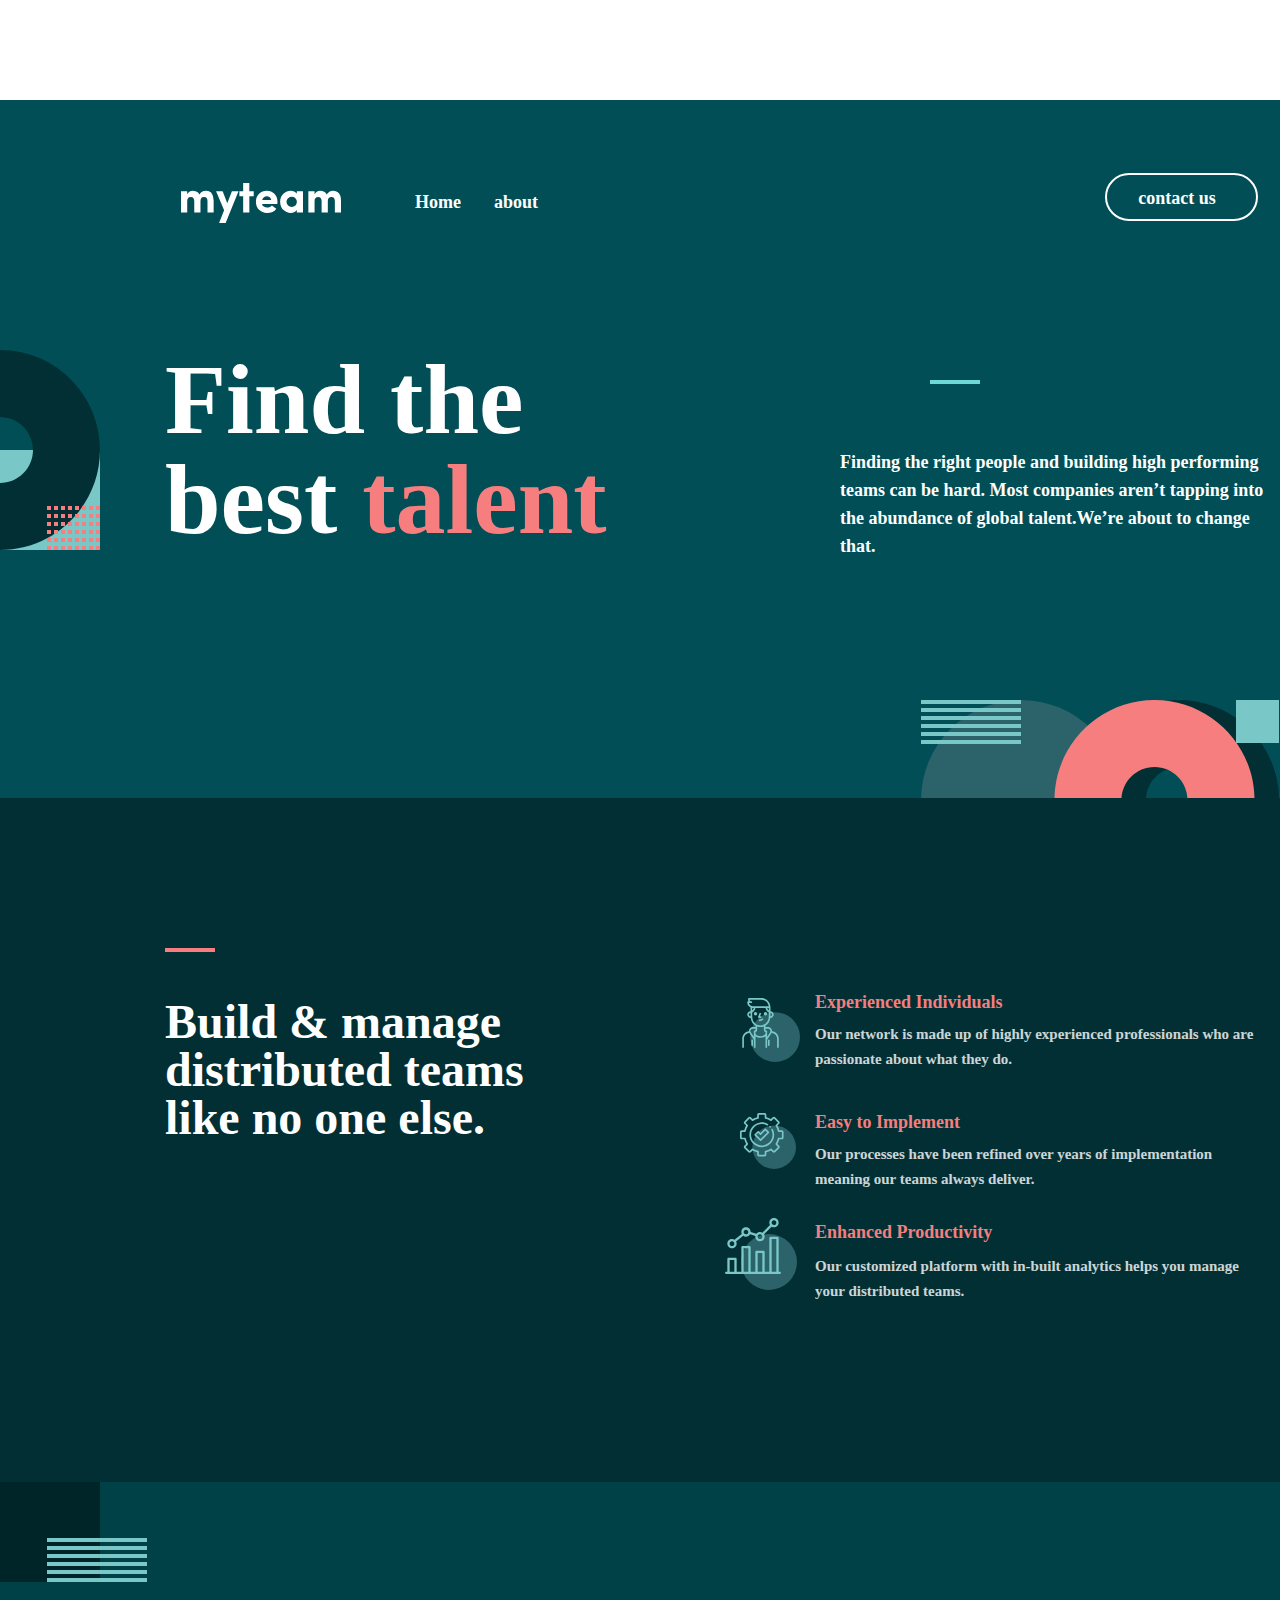
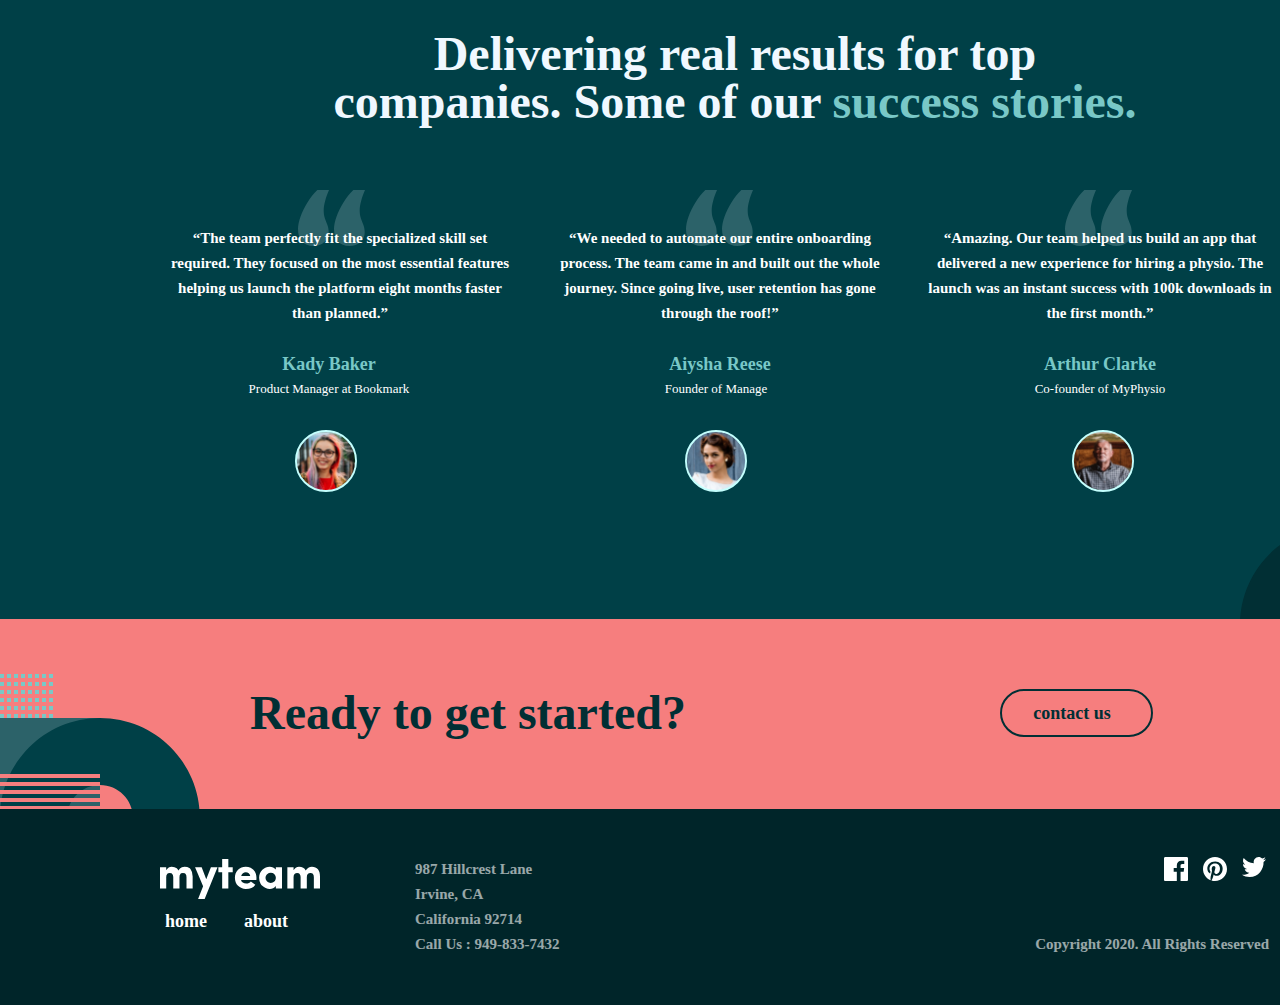
==== commit f5107d14: "fbzfb" ====
--- a/index.html
+++ b/index.html
@@ -138,9 +138,11 @@
             </p>
           </div>
           <div class="qwl">
-            <img src="./images/icon-facebook.svg" alt="" />
-            <img src="./images/icon-pinterest.svg" alt="" />
-            <img src="./images/icon-twitter.svg" alt="" />
+            <a href="">
+              <img src="./images/icon-facebook.svg" alt="" />
+            </a>
+           <a href=""><img src="./images/icon-pinterest.svg" alt="" /></a> 
+           <a href=""><img class="olp" src="./images/icon-twitter.svg" alt="" /></a> 
             <p class="lp">Copyright 2020. All Rights Reserved</p>
           </div>
         </div>
--- a/css/main.css
+++ b/css/main.css
@@ -469,6 +469,7 @@
   line-height: 100px;
   letter-spacing: 0px;
   text-align: left;
+  color: #fff;
 }
 .header-container .talant {
   color: rgb(246, 126, 126);
@@ -1090,6 +1091,9 @@
   letter-spacing: 0px;
   text-align: left;
 }
+.footer .nav-item-li:hover {
+  color: aqua;
+}
 .footer .nav_div {
   /* Group 3 */
   position: absolute;
@@ -1123,6 +1127,9 @@
   display: flex;
   gap: 15px;
 }
+.footer .olp:hover {
+  background-color: aqua;
+}
 .footer .pl {
   left: 10px;
   gap: 20px;
@@ -1377,6 +1384,9 @@
   top: 225px;
   bottom: -225px;
 }
+.main .nikita_plyus:hover {
+  color: rgb(79, 87, 87);
+}
 .main .main_rk2 {
   /* Rectangle */
   position: absolute;
@@ -1626,6 +1636,9 @@
   right: -165px;
   top: 277px;
   bottom: -1777px;
+}
+.main2 .ver3:hover {
+  color: rgb(4, 46, 32);
 }
 .main2 .ver4 {
   position: absolute;
